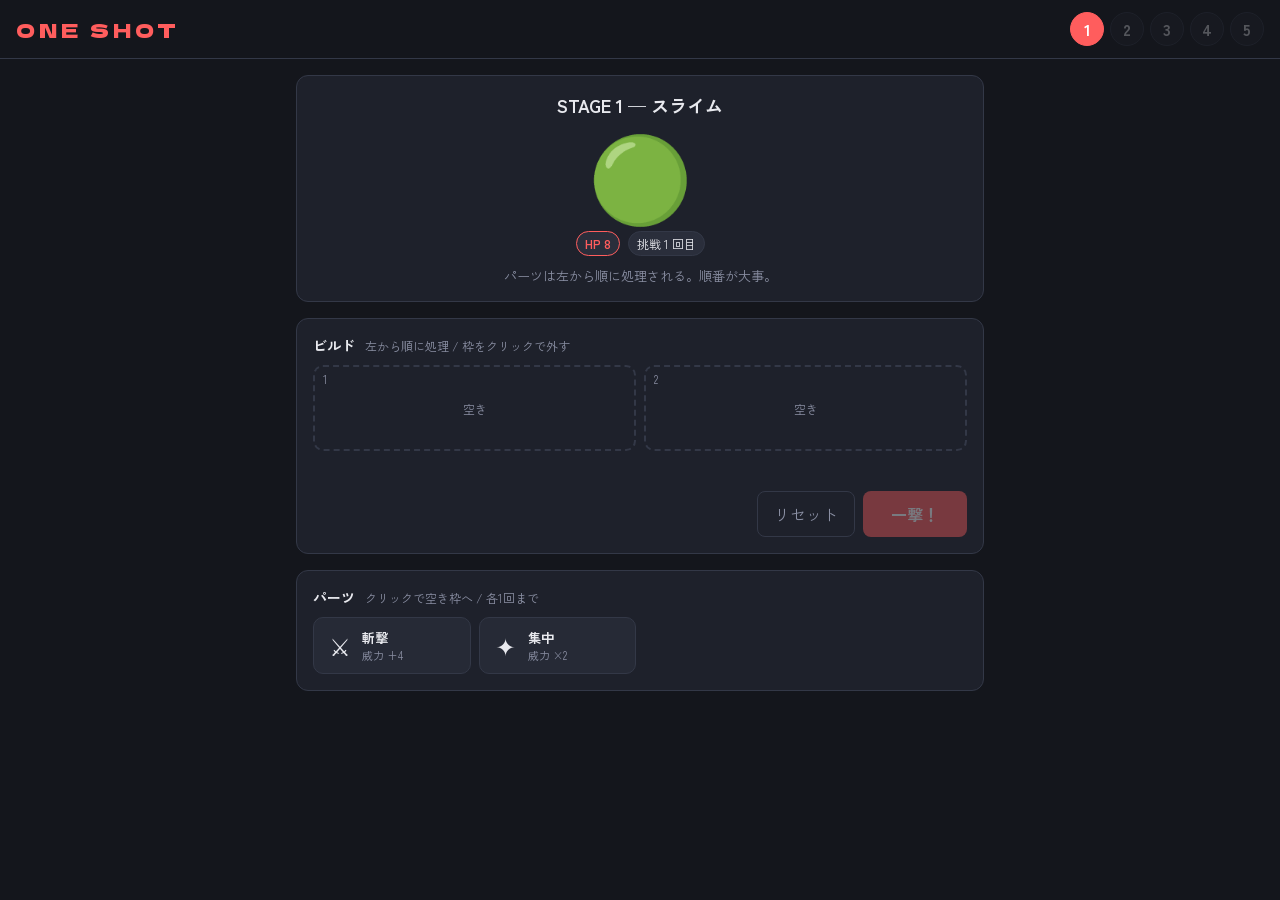
==== index.html @ 92cb1b5d "Add ONE SHOT prototype: build-then-one-hit puzzle with 5 stages Co-Authored-By: Claude Opus 5.5 <nor" ====
<!doctype html>
<html lang="ja">
<head>
<meta charset="utf-8">
<meta name="viewport" content="width=device-width, initial-scale=1">
<title>ONE SHOT</title>
<link rel="stylesheet" href="https://fonts.googleapis.com/css2?family=Dela+Gothic+One&family=Zen+Kaku+Gothic+New:wght@400;700&display=swap">
<link rel="stylesheet" href="src/style.css">
</head>
<body>
<header>
  <h1>ONE SHOT</h1>
  <nav id="stage-nav"></nav>
</header>

<main>
  <section id="enemy-area">
    <div id="enemy-name"></div>
    <div id="enemy-sprite"></div>
    <div id="enemy-stats"></div>
    <div id="hint"></div>
    <div id="damage-pop"></div>
  </section>

  <section id="build-area">
    <h2>ビルド <span class="sub">左から順に処理 / 枠をクリックで外す</span></h2>
    <div id="slots"></div>
    <div id="log"></div>
    <div class="actions">
      <button id="reset-btn" class="ghost">リセット</button>
      <button id="attack-btn">一撃！</button>
    </div>
  </section>

  <section id="parts-area">
    <h2>パーツ <span class="sub">クリックで空き枠へ / 各1回まで</span></h2>
    <div id="parts"></div>
  </section>
</main>

<div id="modal" hidden>
  <div class="modal-box">
    <div id="modal-title"></div>
    <div id="modal-body"></div>
    <button id="modal-btn"></button>
  </div>
</div>

<script src="src/logic.js"></script>
<script src="src/main.js"></script>
</body>
</html>
---- src/style.css ----
/* レイアウト：中央一列（敵 → ビルド → パーツ）の縦積み。数字と見出しは太い和文ディスプレイ書体 */
:root {
  color-scheme: dark;
  --display: "Dela Gothic One", "Hiragino Sans", sans-serif;
  --body: "Zen Kaku Gothic New", "Hiragino Sans", "Noto Sans JP", system-ui, sans-serif;
  --bg: #14161c;
  --panel: #1e212b;
  --line: #333847;
  --text: #e8e9ee;
  --muted: #8a8fa3;
  --accent: #ff5d5d;
  --gold: #ffcc4d;
  --ok: #5de39a;
}
* { box-sizing: border-box; }
body {
  margin: 0; background: var(--bg); color: var(--text);
  font-family: var(--body);
}
header {
  display: flex; align-items: center; justify-content: space-between; flex-wrap: wrap; gap: 8px;
  padding-block: 12px; padding-left: max(16px, env(safe-area-inset-left, 0px)); padding-right: max(16px, env(safe-area-inset-right, 0px)); border-bottom: 1px solid var(--line);
}
h1 { font-family: var(--display); font-weight: 400; margin: 0; font-size: 20px; letter-spacing: .2em; color: var(--accent); }
h2 { font-size: 14px; margin: 0 0 10px; }
.sub { color: var(--muted); font-weight: normal; font-size: 12px; margin-left: 6px; }
#stage-nav { display: flex; gap: 6px; }
#stage-nav button {
  width: 34px; height: 34px; border-radius: 50%; border: 1px solid var(--line);
  background: var(--panel); color: var(--text); cursor: pointer; font-weight: bold;
}
#stage-nav button.cleared { border-color: var(--ok); color: var(--ok); }
#stage-nav button.current { background: var(--accent); color: #fff; border-color: var(--accent); }
#stage-nav button:disabled { opacity: .3; cursor: default; }

main { max-width: 720px; margin: 0 auto; padding-block: 16px; padding-left: max(16px, env(safe-area-inset-left, 0px)); padding-right: max(16px, env(safe-area-inset-right, 0px)); display: grid; gap: 16px; }
section { background: var(--panel); border: 1px solid var(--line); border-radius: 12px; padding: 16px; }

#enemy-area { position: relative; text-align: center; overflow: hidden; }
#enemy-name { font-size: 18px; font-weight: bold; }
#enemy-sprite { font-size: 84px; line-height: 1.3; transition: transform .2s, opacity .4s, filter .4s; }
#enemy-sprite.shake { animation: shake .4s; }
#enemy-sprite.dead { transform: scale(1.4) rotate(12deg); opacity: 0; filter: blur(4px); }
#enemy-sprite.reflect { animation: reflect .6s; }
@keyframes shake {
  0%,100% { transform: translateX(0); } 20% { transform: translateX(-10px); }
  40% { transform: translateX(10px); } 60% { transform: translateX(-6px); } 80% { transform: translateX(6px); }
}
@keyframes reflect { 50% { filter: drop-shadow(0 0 24px #9cf) brightness(1.8); transform: scale(1.1); } }
#enemy-stats { display: flex; justify-content: center; gap: 8px; flex-wrap: wrap; margin-top: 4px; }
.tag { font-size: 12px; padding: 3px 8px; border-radius: 99px; background: #2a2e3b; border: 1px solid var(--line); }
.tag.hp { color: var(--accent); border-color: var(--accent); font-weight: bold; }
.tag.special { color: var(--gold); border-color: var(--gold); }
#hint { margin-top: 10px; font-size: 13px; color: var(--muted); }
#damage-pop {
  position: absolute; left: 0; right: 0; top: 30%; font-family: var(--display); font-size: 52px; font-weight: 400;
  pointer-events: none; opacity: 0; text-shadow: 0 4px 0 #000;
}
#damage-pop.show { animation: pop 1.2s forwards; }
#damage-pop.crit { color: var(--gold); }
@keyframes pop {
  0% { opacity: 0; transform: scale(.4); } 20% { opacity: 1; transform: scale(1.25); }
  40% { transform: scale(1); } 85% { opacity: 1; } 100% { opacity: 0; transform: translateY(-20px); }
}

#slots { display: flex; gap: 8px; flex-wrap: wrap; }
.slot {
  flex: 1 1 0; min-width: 90px; min-height: 86px; border: 2px dashed var(--line); border-radius: 10px;
  display: flex; flex-direction: column; align-items: center; justify-content: center; gap: 2px;
  cursor: pointer; position: relative; transition: border-color .15s, background .15s;
}
.slot .idx { position: absolute; top: 4px; left: 8px; font-size: 11px; color: var(--muted); }
.slot.filled { border-style: solid; border-color: #4a5068; background: #262a36; }
.slot.active { border-color: var(--gold); background: #3a3420; }
.slot .val { font-size: 12px; color: var(--gold); min-height: 1em; }
.part-icon { font-size: 24px; }
.part-name { font-size: 13px; font-weight: bold; }

#log { min-height: 1.4em; margin: 10px 0 0; font-size: 13px; color: var(--muted); line-height: 1.7; }
#log b { color: var(--text); }
#log .win { color: var(--ok); } #log .lose { color: var(--accent); }

.actions { display: flex; justify-content: flex-end; gap: 8px; margin-top: 12px; }
button { font: inherit; }
button:focus-visible, .slot:focus-visible { outline: 2px solid var(--gold); outline-offset: 2px; }
@media (prefers-reduced-motion: reduce) { *, *::before, *::after { animation-duration: .01ms !important; transition: none !important; } }
#attack-btn, #modal-btn {
  background: var(--accent); color: #fff; border: 0; border-radius: 8px; padding: 10px 28px;
  font-weight: bold; font-size: 16px; cursor: pointer;
}
#attack-btn:disabled { opacity: .4; cursor: default; }
.ghost { background: transparent; color: var(--muted); border: 1px solid var(--line); border-radius: 8px; padding: 10px 16px; cursor: pointer; }

#parts { display: grid; grid-template-columns: repeat(auto-fill, minmax(140px, 1fr)); gap: 8px; }
.part {
  text-align: left; display: grid; grid-template-columns: 32px 1fr; align-items: center; gap: 0 6px;
  padding: 10px; border-radius: 10px; border: 1px solid var(--line); background: #262a36; color: var(--text); cursor: pointer;
}
.part .part-icon { grid-row: span 2; text-align: center; }
.part .part-desc { font-size: 11px; color: var(--muted); }
.part:hover:not(:disabled) { border-color: var(--gold); }
.part:disabled { opacity: .3; cursor: default; }
.part.new { border-color: var(--ok); }

#modal { position: fixed; inset: 0; background: #000a; display: flex; align-items: center; justify-content: center; padding: 16px; }
#modal[hidden] { display: none; }
.modal-box { background: var(--panel); border: 1px solid var(--line); border-radius: 14px; padding: 24px; max-width: 360px; width: 100%; text-align: center; }
#modal-title { font-family: var(--display); font-size: 22px; font-weight: 400; margin-bottom: 10px; }
#modal-body { color: var(--muted); font-size: 14px; margin-bottom: 18px; line-height: 1.7; }
#modal-body .unlock { display: inline-block; margin-top: 8px; padding: 8px 14px; border: 1px solid var(--ok); border-radius: 10px; color: var(--text); }
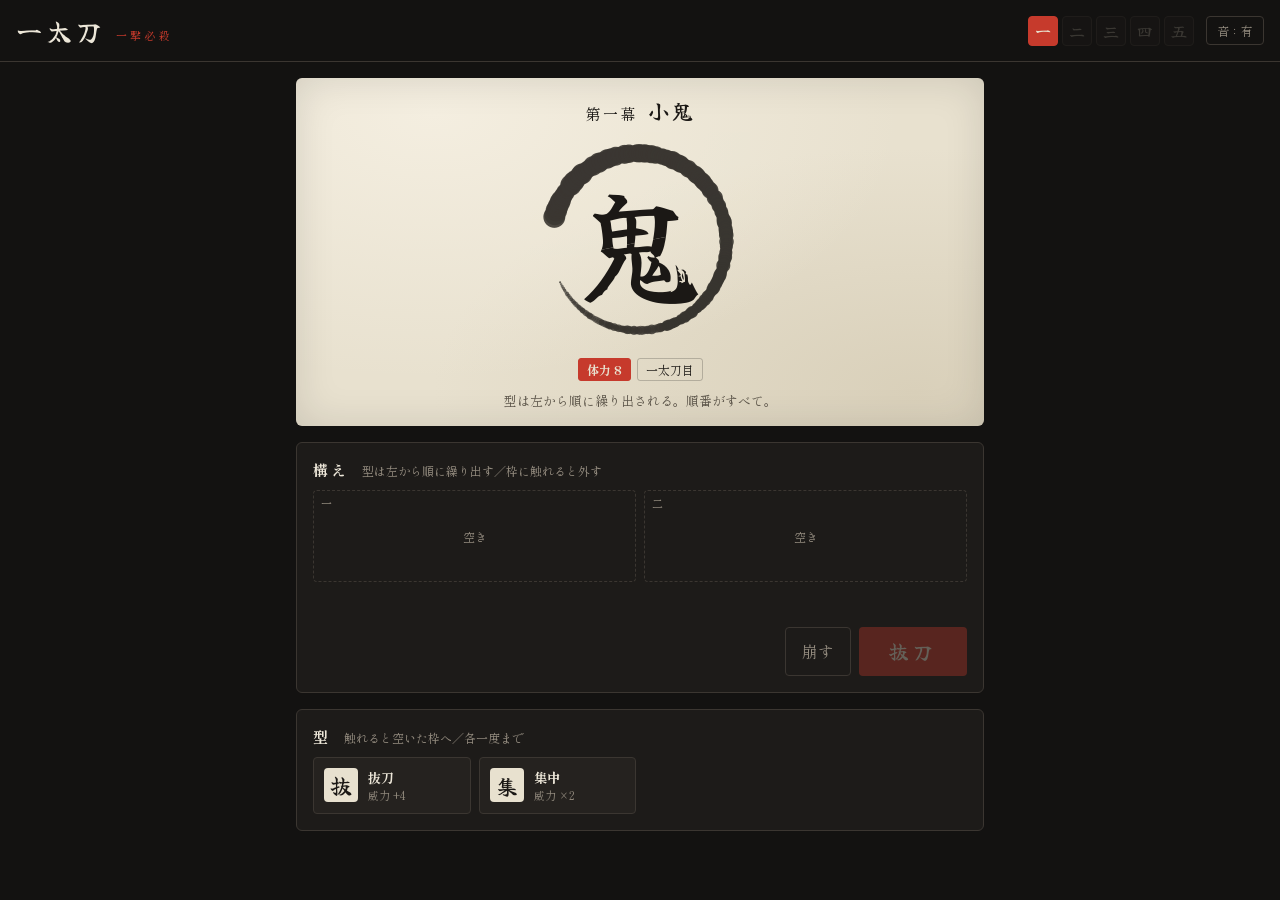
==== commit 916d52ec: "Restyle as iaijutsu theme with cut-in, blackout slash and synthesized sound Co-Authored-By: Claude O" ====
--- a/index.html
+++ b/index.html
@@ -3,50 +3,66 @@
 <head>
 <meta charset="utf-8">
 <meta name="viewport" content="width=device-width, initial-scale=1">
-<title>ONE SHOT</title>
-<link rel="stylesheet" href="https://fonts.googleapis.com/css2?family=Dela+Gothic+One&family=Zen+Kaku+Gothic+New:wght@400;700&display=swap">
+<title>一太刀</title>
+<link rel="stylesheet" href="https://fonts.googleapis.com/css2?family=Yuji+Syuku&family=Shippori+Mincho:wght@400;700&display=swap">
 <link rel="stylesheet" href="src/style.css">
 </head>
 <body>
 <header>
-  <h1>ONE SHOT</h1>
-  <nav id="stage-nav"></nav>
+  <h1>一太刀</h1>
+  <nav id="stage-nav" aria-label="ステージ"></nav>
+  <button id="mute-btn" class="ghost small" type="button"></button>
 </header>
 
 <main>
   <section id="enemy-area">
     <div id="enemy-name"></div>
-    <div id="enemy-sprite"></div>
+    <div id="enemy-stage">
+      <canvas id="enso" width="440" height="440" aria-hidden="true"></canvas>
+      <div id="enemy-sprite"><span class="half a"></span><span class="half b"></span></div>
+      <div id="enemy-cut" aria-hidden="true"></div>
+      <div id="damage-pop" aria-live="polite"></div>
+      <div id="stamp"></div>
+    </div>
     <div id="enemy-stats"></div>
     <div id="hint"></div>
-    <div id="damage-pop"></div>
   </section>
 
   <section id="build-area">
-    <h2>ビルド <span class="sub">左から順に処理 / 枠をクリックで外す</span></h2>
+    <h2>構え <span class="sub">型は左から順に繰り出す／枠に触れると外す</span></h2>
     <div id="slots"></div>
     <div id="log"></div>
     <div class="actions">
-      <button id="reset-btn" class="ghost">リセット</button>
-      <button id="attack-btn">一撃！</button>
+      <button id="reset-btn" class="ghost" type="button">崩す</button>
+      <button id="attack-btn" type="button">抜刀</button>
     </div>
   </section>
 
   <section id="parts-area">
-    <h2>パーツ <span class="sub">クリックで空き枠へ / 各1回まで</span></h2>
+    <h2>型 <span class="sub">触れると空いた枠へ／各一度まで</span></h2>
     <div id="parts"></div>
   </section>
 </main>
+
+<div id="cutin" hidden>
+  <div class="band">
+    <div class="speed"></div>
+    <div class="cutin-text">一閃</div>
+    <div class="cutin-sub"></div>
+  </div>
+</div>
+<div id="blackout" hidden><div class="slash-line"></div></div>
 
 <div id="modal" hidden>
   <div class="modal-box">
     <div id="modal-title"></div>
     <div id="modal-body"></div>
-    <button id="modal-btn"></button>
+    <button id="modal-btn" type="button"></button>
   </div>
 </div>
 
 <script src="src/logic.js"></script>
+<script src="src/sound.js"></script>
 <script src="src/main.js"></script>
 </body>
 </html>
--- a/src/style.css
+++ b/src/style.css
@@ -1,110 +1,193 @@
-/* レイアウト：中央一列（敵 → ビルド → パーツ）の縦積み。数字と見出しは太い和文ディスプレイ書体 */
+/* レイアウト：中央一列（和紙の敵 → 構え → 型）。墨の地に朱を一点、敵と数字は筆文字 */
 :root {
   color-scheme: dark;
-  --display: "Dela Gothic One", "Hiragino Sans", sans-serif;
-  --body: "Zen Kaku Gothic New", "Hiragino Sans", "Noto Sans JP", system-ui, sans-serif;
-  --bg: #14161c;
-  --panel: #1e212b;
-  --line: #333847;
-  --text: #e8e9ee;
-  --muted: #8a8fa3;
-  --accent: #ff5d5d;
-  --gold: #ffcc4d;
-  --ok: #5de39a;
+  --sumi: #131211;
+  --lacquer: #1d1b19;
+  --line: #3b3631;
+  --washi: #e8e1cf;
+  --ink: #1b1815;
+  --text: #ece6d8;
+  --muted: #958d80;
+  --shu: #c63a2c;
+  --kin: #c8a252;
+  --brush: "Yuji Syuku", "Hiragino Mincho ProN", "Yu Mincho", serif;
+  --body: "Shippori Mincho", "Hiragino Mincho ProN", "Yu Mincho", serif;
 }
 * { box-sizing: border-box; }
-body {
-  margin: 0; background: var(--bg); color: var(--text);
-  font-family: var(--body);
+[hidden] { display: none !important; }
+body { margin: 0; background: var(--sumi); color: var(--text); font-family: var(--body); }
+button { font: inherit; }
+button:focus-visible, .slot:focus-visible { outline: 2px solid var(--kin); outline-offset: 2px; }
+
+header {
+  display: flex; align-items: center; gap: 12px; flex-wrap: wrap;
+  padding-block: 12px; padding-left: max(16px, env(safe-area-inset-left, 0px)); padding-right: max(16px, env(safe-area-inset-right, 0px));
+  border-bottom: 1px solid var(--line);
 }
-header {
-  display: flex; align-items: center; justify-content: space-between; flex-wrap: wrap; gap: 8px;
-  padding-block: 12px; padding-left: max(16px, env(safe-area-inset-left, 0px)); padding-right: max(16px, env(safe-area-inset-right, 0px)); border-bottom: 1px solid var(--line);
+h1 { font-family: var(--brush); font-weight: 400; font-size: 26px; margin: 0; letter-spacing: .15em; color: var(--text); }
+h1::after { content: "一撃必殺"; font-family: var(--body); font-size: 11px; letter-spacing: .3em; color: var(--shu); margin-left: 10px; vertical-align: middle; }
+@media (max-width: 480px) { h1::after { display: none; } }
+h2 { font-size: 15px; margin: 0 0 10px; letter-spacing: .2em; }
+.sub { color: var(--muted); font-weight: normal; font-size: 12px; margin-left: 6px; letter-spacing: 0; }
+#stage-nav { display: flex; gap: 4px; margin-left: auto; }
+#stage-nav button {
+  width: 30px; height: 30px; border-radius: 4px; border: 1px solid var(--line);
+  background: var(--lacquer); color: var(--muted); cursor: pointer; font-family: var(--brush); font-size: 16px;
 }
-h1 { font-family: var(--display); font-weight: 400; margin: 0; font-size: 20px; letter-spacing: .2em; color: var(--accent); }
-h2 { font-size: 14px; margin: 0 0 10px; }
-.sub { color: var(--muted); font-weight: normal; font-size: 12px; margin-left: 6px; }
-#stage-nav { display: flex; gap: 6px; }
-#stage-nav button {
-  width: 34px; height: 34px; border-radius: 50%; border: 1px solid var(--line);
-  background: var(--panel); color: var(--text); cursor: pointer; font-weight: bold;
-}
-#stage-nav button.cleared { border-color: var(--ok); color: var(--ok); }
-#stage-nav button.current { background: var(--accent); color: #fff; border-color: var(--accent); }
+#stage-nav button.cleared { color: var(--text); border-color: #6b6256; }
+#stage-nav button.current { background: var(--shu); color: var(--washi); border-color: var(--shu); }
 #stage-nav button:disabled { opacity: .3; cursor: default; }
 
-main { max-width: 720px; margin: 0 auto; padding-block: 16px; padding-left: max(16px, env(safe-area-inset-left, 0px)); padding-right: max(16px, env(safe-area-inset-right, 0px)); display: grid; gap: 16px; }
-section { background: var(--panel); border: 1px solid var(--line); border-radius: 12px; padding: 16px; }
+main {
+  max-width: 720px; margin: 0 auto; display: grid; gap: 16px;
+  padding-block: 16px; padding-left: max(16px, env(safe-area-inset-left, 0px)); padding-right: max(16px, env(safe-area-inset-right, 0px));
+}
+section { background: var(--lacquer); border: 1px solid var(--line); border-radius: 6px; padding: 16px; }
 
-#enemy-area { position: relative; text-align: center; overflow: hidden; }
-#enemy-name { font-size: 18px; font-weight: bold; }
-#enemy-sprite { font-size: 84px; line-height: 1.3; transition: transform .2s, opacity .4s, filter .4s; }
-#enemy-sprite.shake { animation: shake .4s; }
-#enemy-sprite.dead { transform: scale(1.4) rotate(12deg); opacity: 0; filter: blur(4px); }
-#enemy-sprite.reflect { animation: reflect .6s; }
+/* 敵：和紙の掛け軸 */
+#enemy-area {
+  text-align: center; overflow: hidden; color: var(--ink); border: 0;
+  background:
+    radial-gradient(ellipse at 20% 10%, #f4eee0 0, transparent 60%),
+    radial-gradient(ellipse at 90% 90%, #d9d0ba 0, transparent 55%),
+    var(--washi);
+  box-shadow: inset 0 0 40px #0000001f;
+}
+#enemy-name { font-size: 15px; letter-spacing: .2em; }
+#enemy-name b { font-family: var(--brush); font-weight: 400; font-size: 22px; letter-spacing: .1em; margin-left: 8px; }
+#enemy-stage { position: relative; width: 220px; max-width: 100%; aspect-ratio: 1; margin: 6px auto; }
+#enso { position: absolute; inset: 0; width: 100%; height: 100%; opacity: .85; transition: opacity .4s; }
+#enemy-sprite { position: absolute; inset: 0; display: grid; place-items: center; }
+.half {
+  grid-area: 1 / 1; font-family: var(--brush); font-size: 128px; line-height: 1; color: var(--ink);
+  transition: transform .7s cubic-bezier(.2,.8,.2,1), opacity .9s ease .5s;
+}
+.half.a { clip-path: polygon(-10% -10%, 110% -10%, 110% 38%, -10% 62%); }
+.half.b { clip-path: polygon(-10% 62%, 110% 38%, 110% 110%, -10% 110%); }
+#enemy-sprite.split .a { transform: translate(-14px, -16px) rotate(-5deg); opacity: 0; }
+#enemy-sprite.split .b { transform: translate(14px, 18px) rotate(4deg); opacity: 0; }
+#enemy-sprite.shake { animation: shake .45s; }
+#enemy-sprite.reflect { animation: reflect .7s; }
 @keyframes shake {
-  0%,100% { transform: translateX(0); } 20% { transform: translateX(-10px); }
-  40% { transform: translateX(10px); } 60% { transform: translateX(-6px); } 80% { transform: translateX(6px); }
+  0%,100% { transform: translateX(0); } 20% { transform: translateX(-9px); }
+  40% { transform: translateX(9px); } 60% { transform: translateX(-5px); } 80% { transform: translateX(5px); }
 }
-@keyframes reflect { 50% { filter: drop-shadow(0 0 24px #9cf) brightness(1.8); transform: scale(1.1); } }
-#enemy-stats { display: flex; justify-content: center; gap: 8px; flex-wrap: wrap; margin-top: 4px; }
-.tag { font-size: 12px; padding: 3px 8px; border-radius: 99px; background: #2a2e3b; border: 1px solid var(--line); }
-.tag.hp { color: var(--accent); border-color: var(--accent); font-weight: bold; }
-.tag.special { color: var(--gold); border-color: var(--gold); }
-#hint { margin-top: 10px; font-size: 13px; color: var(--muted); }
+@keyframes reflect { 30% { transform: scale(1.08); filter: drop-shadow(0 0 14px #fff) brightness(1.6); } }
+#enemy-cut {
+  position: absolute; left: -20%; right: -20%; top: 50%; height: 3px; background: var(--shu);
+  transform: rotate(-13deg) scaleX(0); transform-origin: left center; pointer-events: none;
+}
+#enemy-cut.on { animation: cut .5s forwards; }
+@keyframes cut { 0% { transform: rotate(-13deg) scaleX(0); opacity: 1; } 40% { transform: rotate(-13deg) scaleX(1); opacity: 1; } 100% { transform: rotate(-13deg) scaleX(1); opacity: 0; } }
 #damage-pop {
-  position: absolute; left: 0; right: 0; top: 30%; font-family: var(--display); font-size: 52px; font-weight: 400;
-  pointer-events: none; opacity: 0; text-shadow: 0 4px 0 #000;
+  position: absolute; left: -40%; right: -40%; top: 22%; font-family: var(--brush); font-size: 54px; line-height: 1.1;
+  color: var(--ink); pointer-events: none; opacity: 0; text-shadow: 0 0 12px var(--washi), 0 0 4px var(--washi);
 }
-#damage-pop.show { animation: pop 1.2s forwards; }
-#damage-pop.crit { color: var(--gold); }
+#damage-pop small { display: block; font-family: var(--body); font-size: 13px; letter-spacing: .3em; }
+#damage-pop.crit { color: var(--shu); }
+#damage-pop.show { animation: pop 1.6s forwards; }
 @keyframes pop {
-  0% { opacity: 0; transform: scale(.4); } 20% { opacity: 1; transform: scale(1.25); }
-  40% { transform: scale(1); } 85% { opacity: 1; } 100% { opacity: 0; transform: translateY(-20px); }
+  0% { opacity: 0; transform: scale(1.6); filter: blur(6px); } 15% { opacity: 1; transform: scale(1); filter: blur(0); }
+  80% { opacity: 1; } 100% { opacity: 0; transform: translateY(-10px); }
 }
+#stamp {
+  position: absolute; right: -6px; bottom: 6px; padding: 4px 8px; border: 3px solid var(--shu); border-radius: 4px;
+  color: var(--shu); font-family: var(--brush); font-size: 26px; line-height: 1.1; writing-mode: vertical-rl;
+  opacity: 0; transform: rotate(8deg) scale(1.8); pointer-events: none; background: #e8e1cfcc;
+}
+#stamp.on { animation: stamp .35s .15s forwards; }
+@keyframes stamp { to { opacity: .92; transform: rotate(8deg) scale(1); } }
 
+#enemy-stats { display: flex; justify-content: center; gap: 6px; flex-wrap: wrap; margin-top: 4px; }
+.tag { font-size: 12px; padding: 2px 8px; border: 1px solid #00000033; border-radius: 3px; }
+.tag.hp { background: var(--shu); color: var(--washi); border-color: var(--shu); font-weight: bold; }
+.tag.special { border-color: var(--shu); color: var(--shu); }
+#hint { margin-top: 10px; font-size: 13px; color: #5a5348; }
+
+/* 構え */
 #slots { display: flex; gap: 8px; flex-wrap: wrap; }
 .slot {
-  flex: 1 1 0; min-width: 90px; min-height: 86px; border: 2px dashed var(--line); border-radius: 10px;
-  display: flex; flex-direction: column; align-items: center; justify-content: center; gap: 2px;
-  cursor: pointer; position: relative; transition: border-color .15s, background .15s;
+  flex: 1 1 0; min-width: 84px; min-height: 92px; border: 1px dashed var(--line); border-radius: 4px;
+  display: flex; flex-direction: column; align-items: center; justify-content: center; gap: 4px;
+  cursor: pointer; position: relative; transition: border-color .15s, background .15s, transform .15s;
 }
-.slot .idx { position: absolute; top: 4px; left: 8px; font-size: 11px; color: var(--muted); }
-.slot.filled { border-style: solid; border-color: #4a5068; background: #262a36; }
-.slot.active { border-color: var(--gold); background: #3a3420; }
-.slot .val { font-size: 12px; color: var(--gold); min-height: 1em; }
-.part-icon { font-size: 24px; }
+.slot .idx { position: absolute; top: 4px; left: 7px; font-size: 11px; color: var(--muted); }
+.slot.filled { border-style: solid; border-color: #4d463e; background: #25221f; }
+.slot.active { border-color: var(--shu); background: #34201b; transform: translateY(-3px); }
+.slot .val { font-size: 12px; color: var(--kin); min-height: 1.2em; }
+.slot .empty { color: var(--muted); font-size: 12px; }
+.seal {
+  display: inline-grid; place-items: center; width: 34px; height: 34px; border-radius: 4px;
+  background: var(--washi); color: var(--ink); font-family: var(--brush); font-size: 22px; line-height: 1;
+}
 .part-name { font-size: 13px; font-weight: bold; }
 
-#log { min-height: 1.4em; margin: 10px 0 0; font-size: 13px; color: var(--muted); line-height: 1.7; }
-#log b { color: var(--text); }
-#log .win { color: var(--ok); } #log .lose { color: var(--accent); }
+#log { min-height: 1.6em; margin-top: 12px; font-size: 13px; color: var(--muted); line-height: 1.8; }
+#log b { color: var(--text); font-variant-numeric: tabular-nums; }
+#log .win { color: var(--kin); } #log .lose { color: var(--shu); }
 
 .actions { display: flex; justify-content: flex-end; gap: 8px; margin-top: 12px; }
-button { font: inherit; }
-button:focus-visible, .slot:focus-visible { outline: 2px solid var(--gold); outline-offset: 2px; }
-@media (prefers-reduced-motion: reduce) { *, *::before, *::after { animation-duration: .01ms !important; transition: none !important; } }
 #attack-btn, #modal-btn {
-  background: var(--accent); color: #fff; border: 0; border-radius: 8px; padding: 10px 28px;
-  font-weight: bold; font-size: 16px; cursor: pointer;
+  background: var(--shu); color: var(--washi); border: 0; border-radius: 4px; padding: 10px 30px;
+  font-family: var(--brush); font-size: 20px; letter-spacing: .2em; cursor: pointer;
 }
-#attack-btn:disabled { opacity: .4; cursor: default; }
-.ghost { background: transparent; color: var(--muted); border: 1px solid var(--line); border-radius: 8px; padding: 10px 16px; cursor: pointer; }
+#attack-btn:disabled { opacity: .35; cursor: default; }
+.ghost { background: transparent; color: var(--muted); border: 1px solid var(--line); border-radius: 4px; padding: 10px 16px; cursor: pointer; }
+.ghost.small { padding: 5px 10px; font-size: 12px; }
+.ghost:disabled { opacity: .4; cursor: default; }
 
-#parts { display: grid; grid-template-columns: repeat(auto-fill, minmax(140px, 1fr)); gap: 8px; }
+/* 型 */
+#parts { display: grid; grid-template-columns: repeat(auto-fill, minmax(150px, 1fr)); gap: 8px; }
 .part {
-  text-align: left; display: grid; grid-template-columns: 32px 1fr; align-items: center; gap: 0 6px;
-  padding: 10px; border-radius: 10px; border: 1px solid var(--line); background: #262a36; color: var(--text); cursor: pointer;
+  text-align: left; display: grid; grid-template-columns: 34px 1fr; align-items: center; gap: 0 10px;
+  padding: 10px; border-radius: 4px; border: 1px solid var(--line); background: #25221f; color: var(--text); cursor: pointer;
 }
-.part .part-icon { grid-row: span 2; text-align: center; }
+.part .seal { grid-row: span 2; }
 .part .part-desc { font-size: 11px; color: var(--muted); }
-.part:hover:not(:disabled) { border-color: var(--gold); }
+.part:hover:not(:disabled) { border-color: var(--kin); }
 .part:disabled { opacity: .3; cursor: default; }
-.part.new { border-color: var(--ok); }
+.part.new { border-color: var(--kin); }
+.part .new-mark { color: var(--kin); font-size: 11px; margin-left: 4px; font-weight: normal; }
 
-#modal { position: fixed; inset: 0; background: #000a; display: flex; align-items: center; justify-content: center; padding: 16px; }
-#modal[hidden] { display: none; }
-.modal-box { background: var(--panel); border: 1px solid var(--line); border-radius: 14px; padding: 24px; max-width: 360px; width: 100%; text-align: center; }
-#modal-title { font-family: var(--display); font-size: 22px; font-weight: 400; margin-bottom: 10px; }
-#modal-body { color: var(--muted); font-size: 14px; margin-bottom: 18px; line-height: 1.7; }
-#modal-body .unlock { display: inline-block; margin-top: 8px; padding: 8px 14px; border: 1px solid var(--ok); border-radius: 10px; color: var(--text); }
+/* カットイン */
+#cutin { position: fixed; inset: 0; z-index: 20; display: grid; place-items: center; pointer-events: none; background: #0007; }
+#cutin .band {
+  position: relative; width: 140%; height: 150px; background: var(--ink); overflow: hidden;
+  transform: rotate(-8deg); border-top: 4px solid var(--shu); border-bottom: 4px solid var(--shu);
+  display: grid; place-content: center; text-align: center;
+}
+#cutin.on .band { animation: band .9s cubic-bezier(.2,.8,.2,1) forwards; }
+@keyframes band { 0% { transform: rotate(-8deg) translateX(100%); } 22% { transform: rotate(-8deg) translateX(0); } 80% { transform: rotate(-8deg) translateX(-3%); } 100% { transform: rotate(-8deg) translateX(-110%); } }
+#cutin .speed {
+  position: absolute; inset: 0;
+  background: repeating-linear-gradient(90deg, transparent 0 40px, #ffffff10 40px 42px, transparent 42px 90px, #ffffff08 90px 91px);
+  animation: speed .3s linear infinite;
+}
+@keyframes speed { to { background-position: -91px 0; } }
+.cutin-text { position: relative; font-family: var(--brush); font-size: 92px; line-height: 1; color: var(--washi); letter-spacing: .25em; text-shadow: 6px 6px 0 var(--shu); }
+.cutin-sub { position: relative; font-size: 13px; letter-spacing: .4em; color: var(--kin); margin-top: 6px; }
+
+/* 暗転と一閃 */
+#blackout { position: fixed; inset: 0; z-index: 30; background: #000; display: grid; place-items: center; overflow: hidden; pointer-events: none; transition: opacity .25s; }
+#blackout.fade { opacity: 0; }
+.slash-line {
+  width: 160%; height: 2px; background: #fff; box-shadow: 0 0 18px 4px #fff, 0 0 60px 10px var(--shu);
+  transform: rotate(-13deg) scaleX(0); transform-origin: left center; opacity: 0;
+}
+#blackout.slash .slash-line { animation: slash .45s cubic-bezier(.9,0,.1,1) forwards; }
+@keyframes slash { 0% { transform: rotate(-13deg) scaleX(0); opacity: 1; } 35% { transform: rotate(-13deg) scaleX(1); opacity: 1; } 100% { transform: rotate(-13deg) scaleX(1); opacity: 0; } }
+#blackout.slash { animation: flash .45s; }
+@keyframes flash { 30% { background: #2a0d09; } }
+
+/* 結果 */
+#modal { position: fixed; inset: 0; z-index: 40; background: #000b; display: flex; align-items: center; justify-content: center; padding: 16px; }
+.modal-box { background: var(--washi); color: var(--ink); border-radius: 4px; padding: 28px 24px; max-width: 360px; width: 100%; text-align: center; border-top: 6px solid var(--ink); border-bottom: 6px solid var(--ink); }
+#modal-title { font-family: var(--brush); font-size: 34px; letter-spacing: .2em; margin-bottom: 6px; }
+#modal-body { color: #4d473e; font-size: 14px; margin-bottom: 18px; line-height: 1.8; }
+#modal-body .rank { font-family: var(--brush); font-size: 22px; color: var(--shu); }
+#modal-body .unlock { display: grid; grid-template-columns: 34px 1fr; gap: 0 10px; align-items: center; text-align: left; margin: 12px auto 0; padding: 10px 14px; border: 1px solid #00000033; border-radius: 4px; max-width: 240px; }
+#modal-body .unlock .seal { grid-row: span 2; background: var(--ink); color: var(--washi); }
+
+@media (prefers-reduced-motion: reduce) {
+  *, *::before, *::after { animation-duration: .01ms !important; animation-iteration-count: 1 !important; transition: none !important; }
+}
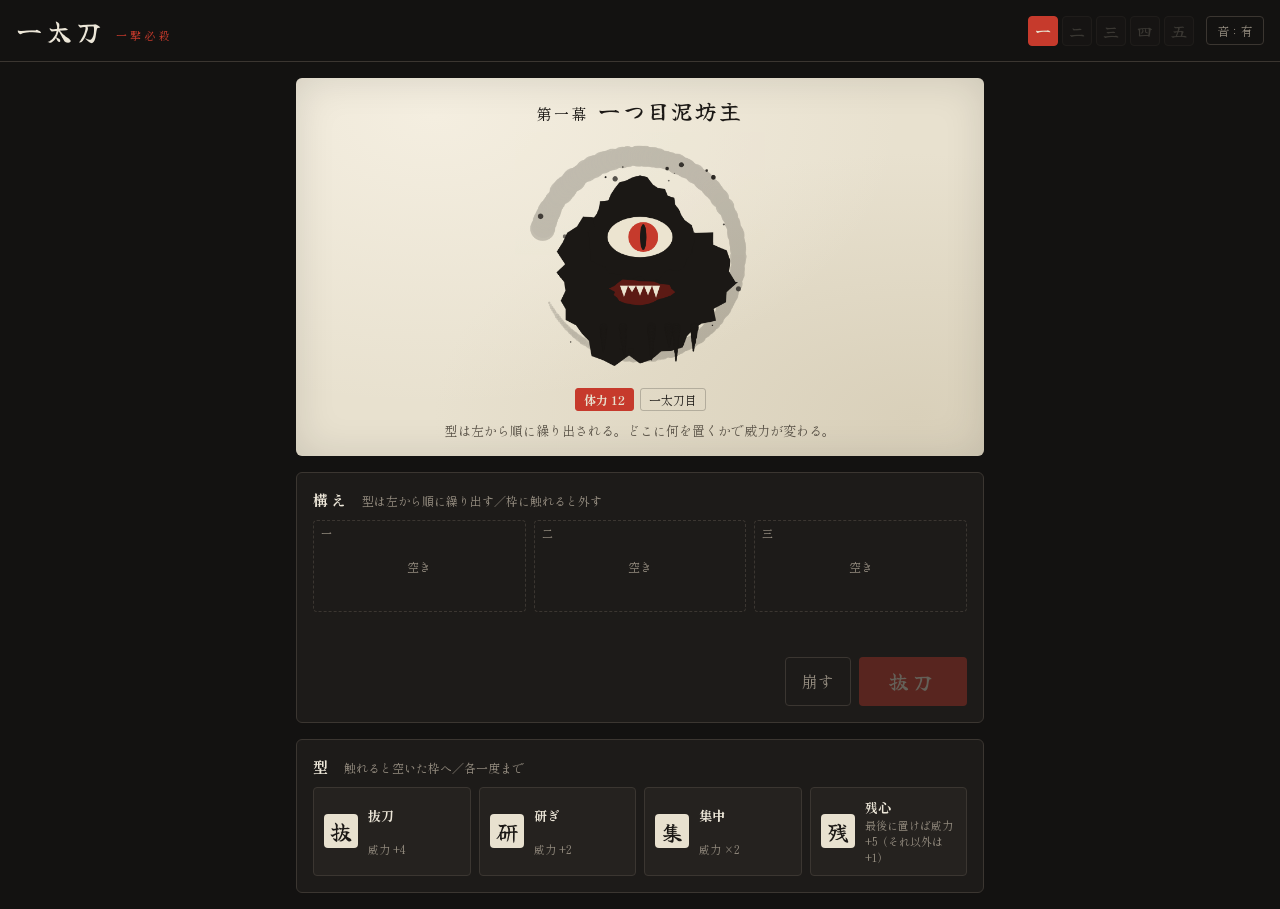
==== commit e93ab6ff: "Add more starting choices, success-only cinematic, ink yokai monsters Co-Authored-By: Claude Opus 5." ====
--- a/index.html
+++ b/index.html
@@ -63,6 +63,7 @@
 
 <script src="src/logic.js"></script>
 <script src="src/sound.js"></script>
+<script src="src/monster.js"></script>
 <script src="src/main.js"></script>
 </body>
 </html>
--- a/src/style.css
+++ b/src/style.css
@@ -55,15 +55,18 @@
 }
 #enemy-name { font-size: 15px; letter-spacing: .2em; }
 #enemy-name b { font-family: var(--brush); font-weight: 400; font-size: 22px; letter-spacing: .1em; margin-left: 8px; }
-#enemy-stage { position: relative; width: 220px; max-width: 100%; aspect-ratio: 1; margin: 6px auto; }
-#enso { position: absolute; inset: 0; width: 100%; height: 100%; opacity: .85; transition: opacity .4s; }
+#enemy-stage { position: relative; width: 250px; max-width: 100%; aspect-ratio: 1; margin: 6px auto; }
+#enso { position: absolute; inset: 0; width: 100%; height: 100%; opacity: .22; transition: opacity .4s; }
 #enemy-sprite { position: absolute; inset: 0; display: grid; place-items: center; }
 .half {
-  grid-area: 1 / 1; font-family: var(--brush); font-size: 128px; line-height: 1; color: var(--ink);
+  grid-area: 1 / 1; width: 100%; height: 100%; background: center / contain no-repeat;
   transition: transform .7s cubic-bezier(.2,.8,.2,1), opacity .9s ease .5s;
 }
-.half.a { clip-path: polygon(-10% -10%, 110% -10%, 110% 38%, -10% 62%); }
+#enemy-sprite:not(.shake):not(.reflect):not(.split) { animation: breathe 3.2s ease-in-out infinite; }
+@keyframes breathe { 50% { transform: scale(1.025, .975) translateY(2px); } }
+.half.a { clip-path: polygon(-10% -10%, 110% -10%, 110% 40%, -10% 64%); }
 .half.b { clip-path: polygon(-10% 62%, 110% 38%, 110% 110%, -10% 110%); }
+#enemy-sprite.instant .half { transition: none; }
 #enemy-sprite.split .a { transform: translate(-14px, -16px) rotate(-5deg); opacity: 0; }
 #enemy-sprite.split .b { transform: translate(14px, 18px) rotate(4deg); opacity: 0; }
 #enemy-sprite.shake { animation: shake .45s; }
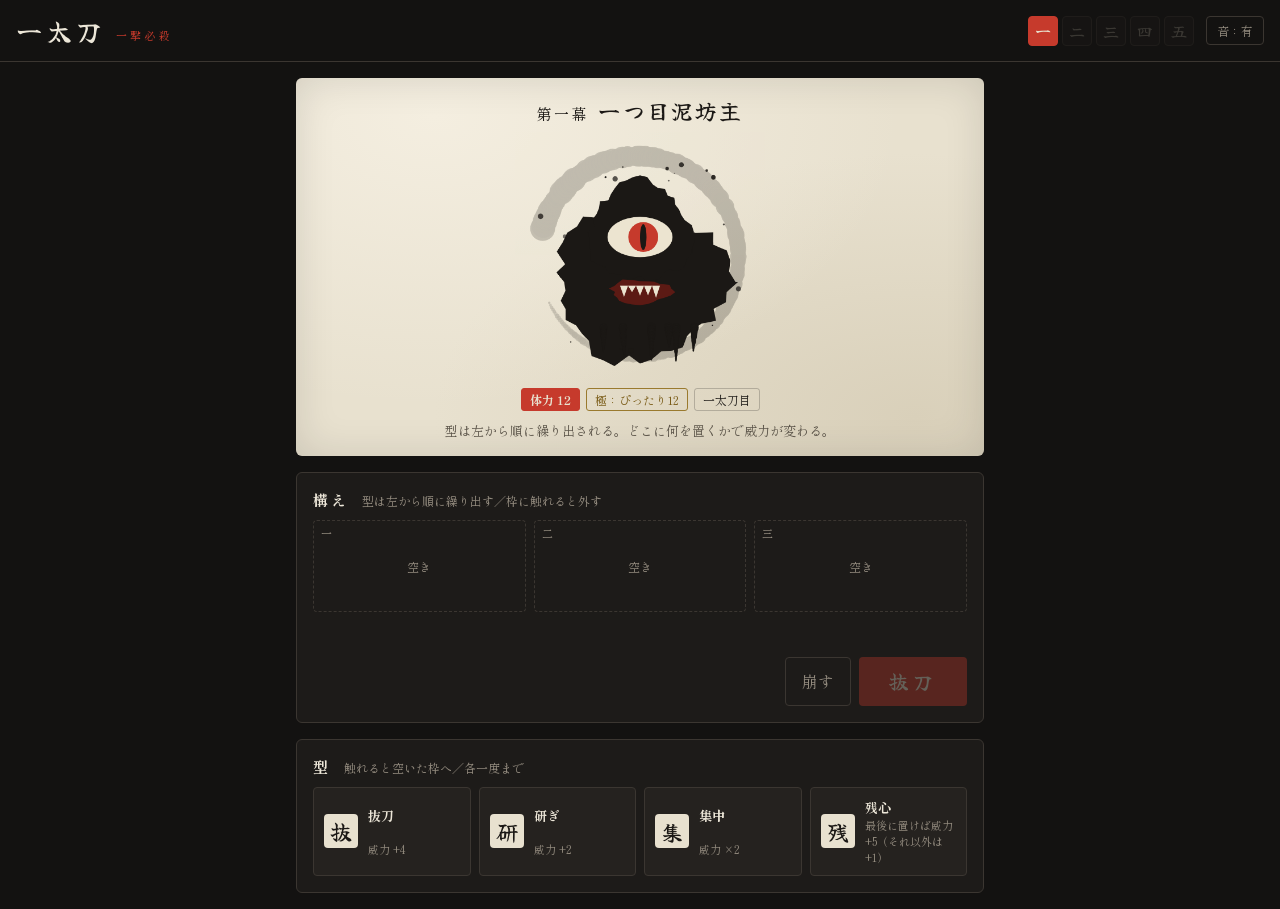
==== commit b4b6907c: "Split success cinematic into normal clear and exact-match perfect Co-Authored-By: Claude Opus 5.5 <n" ====
--- a/index.html
+++ b/index.html
@@ -22,6 +22,7 @@
       <div id="enemy-sprite"><span class="half a"></span><span class="half b"></span></div>
       <div id="enemy-cut" aria-hidden="true"></div>
       <div id="damage-pop" aria-live="polite"></div>
+      <div id="ink-burst" aria-hidden="true"></div>
       <div id="stamp"></div>
     </div>
     <div id="enemy-stats"></div>
@@ -51,7 +52,11 @@
     <div class="cutin-sub"></div>
   </div>
 </div>
-<div id="blackout" hidden><div class="slash-line"></div></div>
+<div id="blackout" hidden>
+  <div class="slash-line"></div>
+  <div class="slash-line l2"></div>
+  <div class="slash-line l3"></div>
+</div>
 
 <div id="modal" hidden>
   <div class="modal-box">
--- a/src/style.css
+++ b/src/style.css
@@ -10,6 +10,7 @@
   --muted: #958d80;
   --shu: #c63a2c;
   --kin: #c8a252;
+  --kin-hi: #f0d78a;
   --brush: "Yuji Syuku", "Hiragino Mincho ProN", "Yu Mincho", serif;
   --body: "Shippori Mincho", "Hiragino Mincho ProN", "Yu Mincho", serif;
 }
@@ -194,3 +195,57 @@
 @media (prefers-reduced-motion: reduce) {
   *, *::before, *::after { animation-duration: .01ms !important; animation-iteration-count: 1 !important; transition: none !important; }
 }
+
+/* ── 極（完全一致）── */
+#stage-nav button.perfect { border-color: var(--kin); color: var(--kin); }
+#stage-nav button.perfect.current { color: var(--washi); box-shadow: 0 0 0 2px var(--kin); }
+.tag.gold { border-color: #9a7a2e; color: #7a5c17; }
+#damage-pop.perfect { color: #8a6418; text-shadow: 0 0 14px var(--washi), 0 0 4px var(--washi), 0 0 24px var(--kin-hi); }
+#stamp.gold { border-color: var(--kin); color: #8a6418; font-size: 40px; padding: 2px 10px; box-shadow: 0 0 18px var(--kin-hi); }
+
+/* 時が止まる */
+main { transition: filter .5s; }
+body.timestop main { filter: grayscale(1) contrast(1.15) brightness(.75); }
+body.timestop #enemy-area { transform: scale(1.03); transition: transform 1.2s ease-out; }
+
+/* 金のカットイン */
+#cutin.perfect { background: #000c; }
+#cutin.perfect .band { background: var(--washi); border-color: var(--kin); height: 190px; border-width: 6px; }
+#cutin.perfect .speed { background: repeating-linear-gradient(90deg, transparent 0 40px, #c8a2522e 40px 43px, transparent 43px 90px); }
+#cutin.perfect .cutin-text { color: var(--shu); font-size: 140px; letter-spacing: 0; text-shadow: 5px 5px 0 var(--ink), 0 0 30px var(--kin-hi); }
+#cutin.perfect .cutin-sub { color: var(--ink); }
+#cutin.perfect.on .band { animation: band-perfect 1.15s cubic-bezier(.2,.8,.2,1) forwards; }
+@keyframes band-perfect {
+  0% { transform: rotate(-8deg) translateX(100%); } 18% { transform: rotate(-8deg) translateX(0); }
+  30% { transform: rotate(-8deg) scale(1.06); } 85% { transform: rotate(-8deg) translateX(-2%); }
+  100% { transform: rotate(-8deg) translateX(-110%); }
+}
+
+/* 金の一筋、そして十字 */
+.slash-line { grid-area: 1 / 1; }
+#blackout { grid-template-areas: "a"; }
+.slash-line.l2, .slash-line.l3 { display: none; transform-origin: center; }
+#blackout.perfect .slash-line { background: var(--kin-hi); box-shadow: 0 0 18px 4px var(--kin-hi), 0 0 70px 14px var(--kin); }
+#blackout.perfect.slash .slash-line:first-child { animation: slash-slow .65s cubic-bezier(.6,0,.2,1) forwards; }
+@keyframes slash-slow { 0% { transform: rotate(-13deg) scaleX(0); opacity: 1; } 100% { transform: rotate(-13deg) scaleX(1); opacity: 1; } }
+#blackout.perfect.cross .l2, #blackout.perfect.cross .l3 { display: block; }
+#blackout.perfect.cross .l2 { animation: slash2 .3s cubic-bezier(.9,0,.1,1) forwards; }
+#blackout.perfect.cross .l3 { animation: slash3 .3s .11s cubic-bezier(.9,0,.1,1) forwards; }
+@keyframes slash2 { 0% { transform: rotate(32deg) scaleX(0); opacity: 1; } 100% { transform: rotate(32deg) scaleX(1); opacity: 1; } }
+@keyframes slash3 { 0% { transform: rotate(-58deg) scaleX(0); opacity: 1; } 100% { transform: rotate(-58deg) scaleX(1); opacity: 1; } }
+#blackout.perfect.cross { animation: whiteout .55s .2s forwards; }
+@keyframes whiteout { 0% { background: #000; } 40% { background: #fff8e6; } 100% { background: #fff8e6; } }
+#blackout.perfect.fade { opacity: 0; transition: opacity .5s; }
+
+/* 墨の飛沫 */
+#ink-burst { position: absolute; left: 50%; top: 50%; pointer-events: none; }
+#ink-burst i {
+  position: absolute; border-radius: 50%; background: var(--ink); left: 0; top: 0;
+  animation: burst .6s cubic-bezier(.1,.8,.3,1) forwards;
+}
+@keyframes burst { 0% { transform: translate(-50%, -50%); opacity: 1; } 100% { transform: translate(calc(var(--x) - 50%), calc(var(--y) - 50%)); opacity: .85; } }
+
+/* 極の巻物 */
+#modal.perfect .modal-box { border-color: var(--kin); box-shadow: 0 0 40px #c8a25266; }
+#modal.perfect #modal-title { color: var(--shu); font-size: 64px; line-height: 1.1; }
+.gold-line { color: #8a6418; font-weight: bold; letter-spacing: .2em; }
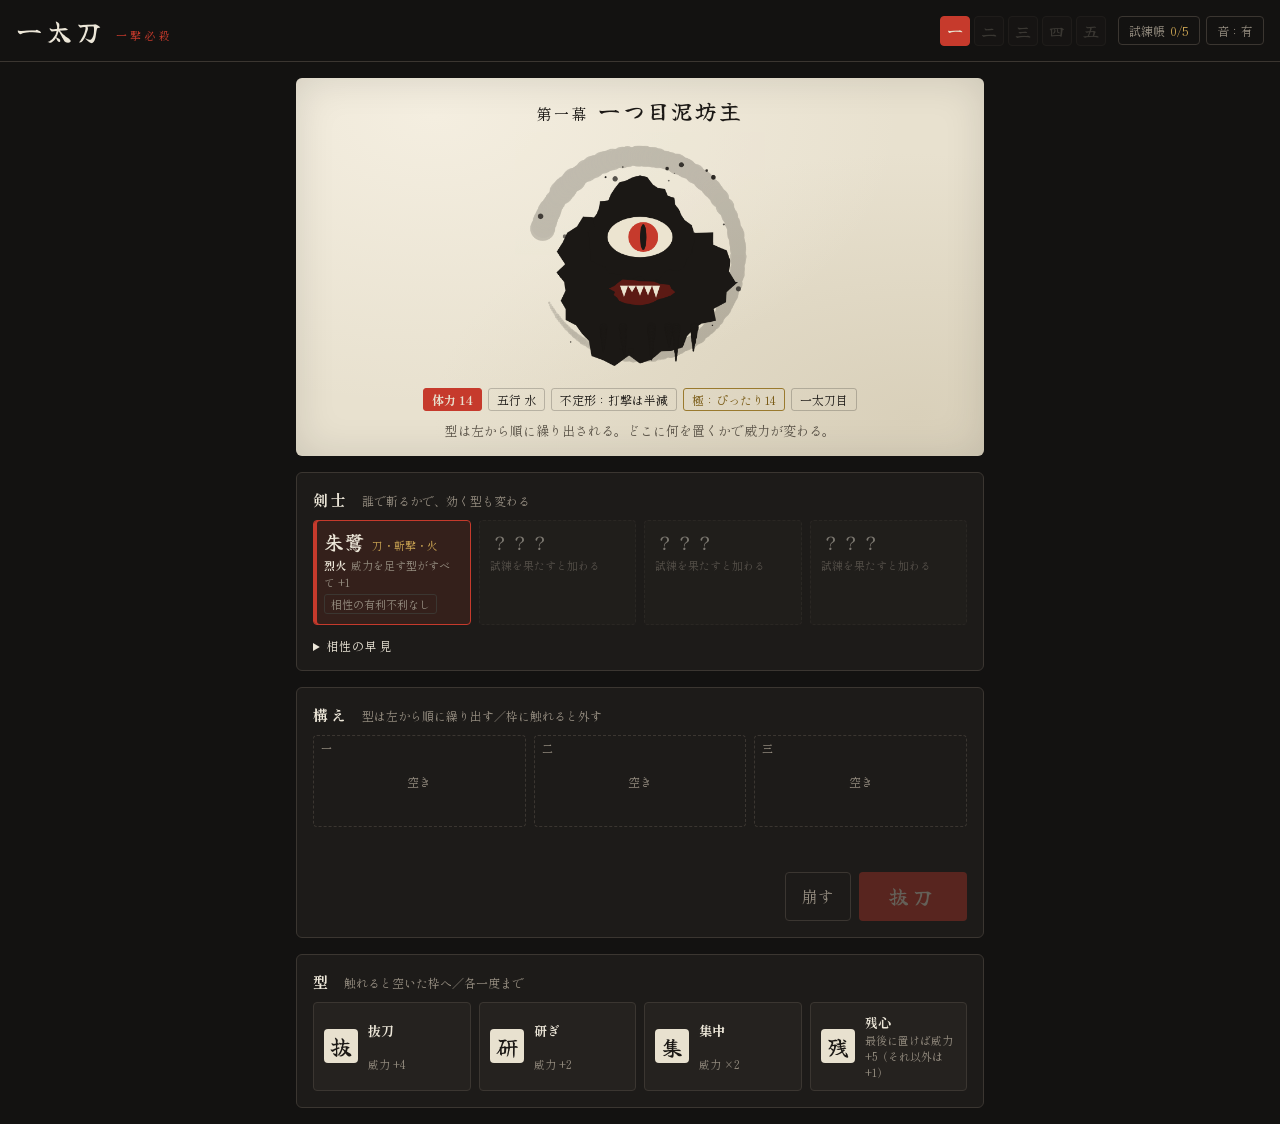
==== commit 30f7025b: "Add physical/five-element attributes, four swordsmen, trials and hidden stage Co-Authored-By: Claude" ====
--- a/index.html
+++ b/index.html
@@ -10,8 +10,11 @@
 <body>
 <header>
   <h1>一太刀</h1>
-  <nav id="stage-nav" aria-label="ステージ"></nav>
-  <button id="mute-btn" class="ghost small" type="button"></button>
+  <nav id="stage-nav" aria-label="幕"></nav>
+  <div class="header-tools">
+    <button id="trials-btn" class="ghost small" type="button"></button>
+    <button id="mute-btn" class="ghost small" type="button"></button>
+  </div>
 </header>
 
 <main>
@@ -27,6 +30,21 @@
     </div>
     <div id="enemy-stats"></div>
     <div id="hint"></div>
+  </section>
+
+  <section id="chars-area">
+    <h2>剣士 <span class="sub">誰で斬るかで、効く型も変わる</span></h2>
+    <div id="chars"></div>
+    <details id="help">
+      <summary>相性の早見</summary>
+      <div class="help-body">
+        <p><b>計算の順</b>　威力 → 物理と体質 → 五行 → 装甲 → 体力と比べる</p>
+        <p><b>五行・相剋（克つ＝会心×3）</b>　水→火→金→木→土→水</p>
+        <p><b>五行・相生（生む＝吸収されて0）</b>　木→火→土→金→水→木</p>
+        <p><b>同じ五行</b>は半減。攻撃の五行は剣士の生まれ持ちで、「炎刃」「岩砕」を置くと変わる（後に置いたものが勝つ）。</p>
+        <p><b>物理</b>は剣士の武器で決まる。斬撃・打撃・刺突・巫術。「峰打ち」で打撃に変えられる。</p>
+      </div>
+    </details>
   </section>
 
   <section id="build-area">
@@ -58,6 +76,15 @@
   <div class="slash-line l3"></div>
 </div>
 
+<div id="trials-modal" class="sheet" hidden>
+  <div class="modal-box">
+    <div class="sheet-title">試練帳</div>
+    <p class="sheet-note">特定の条件で「極」を取ると、新たな剣士や秘伝が手に入る。</p>
+    <ul id="trials-list"></ul>
+    <button id="trials-close" type="button" class="ghost">閉じる</button>
+  </div>
+</div>
+
 <div id="modal" hidden>
   <div class="modal-box">
     <div id="modal-title"></div>
--- a/src/style.css
+++ b/src/style.css
@@ -27,10 +27,12 @@
 }
 h1 { font-family: var(--brush); font-weight: 400; font-size: 26px; margin: 0; letter-spacing: .15em; color: var(--text); }
 h1::after { content: "一撃必殺"; font-family: var(--body); font-size: 11px; letter-spacing: .3em; color: var(--shu); margin-left: 10px; vertical-align: middle; }
-@media (max-width: 480px) { h1::after { display: none; } }
+@media (max-width: 480px) { h1::after { display: none; } #stage-nav { margin-left: 0; order: 3; width: 100%; } .header-tools { margin-left: auto; } }
 h2 { font-size: 15px; margin: 0 0 10px; letter-spacing: .2em; }
 .sub { color: var(--muted); font-weight: normal; font-size: 12px; margin-left: 6px; letter-spacing: 0; }
-#stage-nav { display: flex; gap: 4px; margin-left: auto; }
+#stage-nav { display: flex; gap: 4px; margin-left: auto; flex-wrap: wrap; }
+.header-tools { display: flex; gap: 6px; }
+#trials-btn b { color: var(--kin); font-weight: normal; margin-left: 2px; }
 #stage-nav button {
   width: 30px; height: 30px; border-radius: 4px; border: 1px solid var(--line);
   background: var(--lacquer); color: var(--muted); cursor: pointer; font-family: var(--brush); font-size: 16px;
@@ -249,3 +251,46 @@
 #modal.perfect .modal-box { border-color: var(--kin); box-shadow: 0 0 40px #c8a25266; }
 #modal.perfect #modal-title { color: var(--shu); font-size: 64px; line-height: 1.1; }
 .gold-line { color: #8a6418; font-weight: bold; letter-spacing: .2em; }
+
+/* ── 剣士 ── */
+#chars { display: grid; grid-template-columns: repeat(auto-fill, minmax(150px, 1fr)); gap: 8px; }
+.char {
+  text-align: left; display: grid; gap: 4px; align-content: start; padding: 10px; border-radius: 4px;
+  border: 1px solid var(--line); background: #25221f; color: var(--text); cursor: pointer; min-width: 0;
+}
+.char:hover:not(:disabled) { border-color: var(--kin); }
+.char.selected { border-color: var(--shu); background: #34201b; box-shadow: inset 3px 0 0 var(--shu); }
+.char.locked { opacity: .45; cursor: default; border-style: dashed; }
+.char-head { display: flex; align-items: baseline; gap: 8px; flex-wrap: wrap; }
+.char-name { font-family: var(--brush); font-size: 20px; line-height: 1.1; }
+.char-weapon { font-size: 11px; color: var(--kin); }
+.char-trait { font-size: 11px; color: var(--muted); line-height: 1.5; }
+.char-trait b { color: var(--text); font-weight: bold; margin-right: 2px; }
+.char-mu { display: flex; flex-wrap: wrap; gap: 4px; }
+.mu { font-size: 11px; padding: 1px 6px; border-radius: 3px; border: 1px solid var(--line); color: var(--muted); }
+.mu.good { border-color: var(--kin); color: var(--kin); }
+.mu.bad { border-color: var(--shu); color: #e0806f; }
+
+#help { margin-top: 12px; font-size: 12px; color: var(--muted); }
+#help summary { cursor: pointer; color: var(--text); letter-spacing: .1em; }
+.help-body { display: grid; gap: 4px; margin-top: 8px; line-height: 1.7; max-width: 62ch; }
+.help-body p { margin: 0; }
+.help-body b { color: var(--text); }
+
+.part.secret { border-color: #6b5a2e; background: #2a2519; }
+
+/* ── 試練帳 ── */
+.sheet { position: fixed; inset: 0; z-index: 40; background: #000b; display: flex; align-items: center; justify-content: center; padding: 16px; }
+.sheet .modal-box { max-width: 440px; text-align: left; max-height: 100%; overflow-y: auto; }
+.sheet-title { font-family: var(--brush); font-size: 28px; letter-spacing: .2em; text-align: center; }
+.sheet-note { font-size: 12px; color: #4d473e; text-align: center; margin: 4px 0 12px; }
+#trials-list { list-style: none; margin: 0 0 16px; padding: 0; display: grid; gap: 8px; }
+#trials-list li { display: grid; grid-template-columns: 34px 1fr; gap: 0 10px; align-items: center; padding: 8px 10px; border: 1px solid #00000026; border-radius: 4px; }
+#trials-list li .seal { grid-row: span 3; background: var(--ink); color: var(--washi); }
+#trials-list li.done { border-color: var(--kin); background: #f3e7c4; }
+#trials-list li.done .seal { background: var(--kin); color: var(--ink); }
+#trials-list small { display: block; font-size: 12px; color: #4d473e; }
+#trials-list .reward { color: #8a6418; }
+#trials-close { display: block; margin: 0 auto; color: #4d473e; border-color: #00000033; }
+#modal-body .unlock.trial { border-color: var(--kin); background: #f3e7c4; }
+#modal-body .unlock small { display: block; }
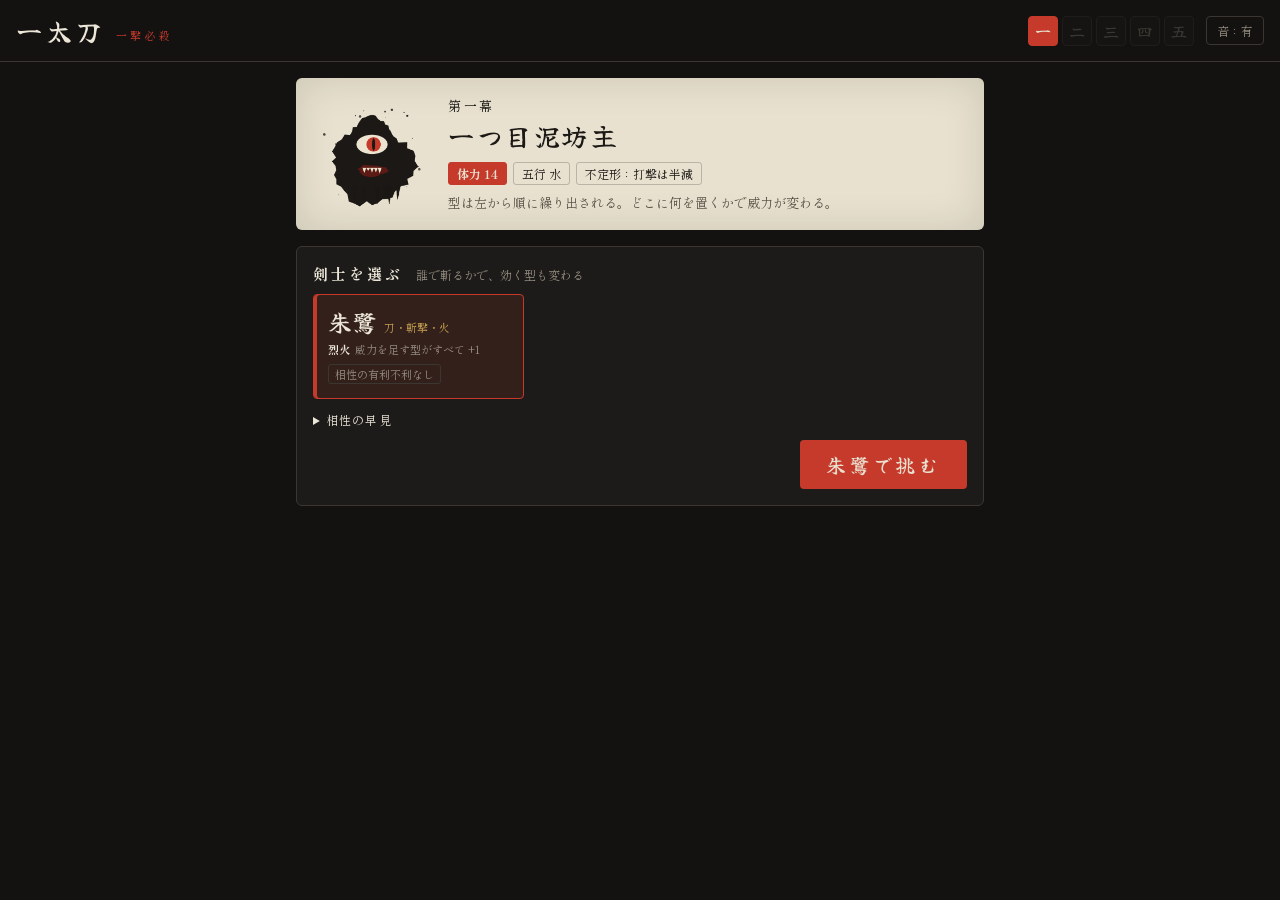
==== commit 1a0987ff: "Add swordsman select screen; hide perfect, trials and locked swordsmen until discovered Co-Authored-" ====
--- a/index.html
+++ b/index.html
@@ -12,55 +12,75 @@
   <h1>一太刀</h1>
   <nav id="stage-nav" aria-label="幕"></nav>
   <div class="header-tools">
-    <button id="trials-btn" class="ghost small" type="button"></button>
+    <button id="trials-btn" class="ghost small" type="button" hidden></button>
     <button id="mute-btn" class="ghost small" type="button"></button>
   </div>
 </header>
 
 <main>
-  <section id="enemy-area">
-    <div id="enemy-name"></div>
-    <div id="enemy-stage">
-      <canvas id="enso" width="440" height="440" aria-hidden="true"></canvas>
-      <div id="enemy-sprite"><span class="half a"></span><span class="half b"></span></div>
-      <div id="enemy-cut" aria-hidden="true"></div>
-      <div id="damage-pop" aria-live="polite"></div>
-      <div id="ink-burst" aria-hidden="true"></div>
-      <div id="stamp"></div>
-    </div>
-    <div id="enemy-stats"></div>
-    <div id="hint"></div>
-  </section>
+  <div id="select-view" class="view">
+    <section id="select-area">
+      <div class="versus">
+        <img id="vs-portrait" alt="">
+        <div class="versus-text">
+          <div id="vs-name"></div>
+          <div id="vs-stats"></div>
+          <p id="vs-hint"></p>
+        </div>
+      </div>
+    </section>
+    <section id="chars-area">
+      <h2>剣士を選ぶ <span class="sub">誰で斬るかで、効く型も変わる</span></h2>
+      <div id="chars"></div>
+      <details id="help">
+        <summary>相性の早見</summary>
+        <div class="help-body">
+          <p><b>計算の順</b>　威力 → 物理と体質 → 五行 → 装甲 → 体力と比べる</p>
+          <p><b>五行・相剋（克つ＝会心×3）</b>　水→火→金→木→土→水</p>
+          <p><b>五行・相生（生む＝吸収されて0）</b>　木→火→土→金→水→木</p>
+          <p><b>同じ五行</b>は半減。攻撃の五行は剣士の生まれ持ちで、「炎刃」「岩砕」を置くと変わる（後に置いたものが勝つ）。</p>
+          <p><b>物理</b>は剣士の武器で決まる。斬撃・打撃・刺突・巫術。「峰打ち」で打撃に変えられる。</p>
+        </div>
+      </details>
+      <div class="actions"><button id="go-btn" type="button"></button></div>
+    </section>
+  </div>
 
-  <section id="chars-area">
-    <h2>剣士 <span class="sub">誰で斬るかで、効く型も変わる</span></h2>
-    <div id="chars"></div>
-    <details id="help">
-      <summary>相性の早見</summary>
-      <div class="help-body">
-        <p><b>計算の順</b>　威力 → 物理と体質 → 五行 → 装甲 → 体力と比べる</p>
-        <p><b>五行・相剋（克つ＝会心×3）</b>　水→火→金→木→土→水</p>
-        <p><b>五行・相生（生む＝吸収されて0）</b>　木→火→土→金→水→木</p>
-        <p><b>同じ五行</b>は半減。攻撃の五行は剣士の生まれ持ちで、「炎刃」「岩砕」を置くと変わる（後に置いたものが勝つ）。</p>
-        <p><b>物理</b>は剣士の武器で決まる。斬撃・打撃・刺突・巫術。「峰打ち」で打撃に変えられる。</p>
+  <div id="battle-view" class="view" hidden>
+    <section id="enemy-area">
+      <div id="enemy-name"></div>
+      <div id="enemy-stage">
+        <canvas id="enso" width="440" height="440" aria-hidden="true"></canvas>
+        <div id="enemy-sprite"><span class="half a"></span><span class="half b"></span></div>
+        <div id="enemy-cut" aria-hidden="true"></div>
+        <div id="damage-pop" aria-live="polite"></div>
+        <div id="ink-burst" aria-hidden="true"></div>
+        <div id="stamp"></div>
       </div>
-    </details>
-  </section>
+      <div id="enemy-stats"></div>
+      <div id="hint"></div>
+    </section>
 
-  <section id="build-area">
-    <h2>構え <span class="sub">型は左から順に繰り出す／枠に触れると外す</span></h2>
-    <div id="slots"></div>
-    <div id="log"></div>
-    <div class="actions">
-      <button id="reset-btn" class="ghost" type="button">崩す</button>
-      <button id="attack-btn" type="button">抜刀</button>
-    </div>
-  </section>
+    <section id="char-bar">
+      <div id="char-current"></div>
+      <button id="change-char" class="ghost small" type="button">剣士を替える</button>
+    </section>
 
-  <section id="parts-area">
-    <h2>型 <span class="sub">触れると空いた枠へ／各一度まで</span></h2>
-    <div id="parts"></div>
-  </section>
+    <section id="build-area">
+      <h2>構え <span class="sub">型は左から順に繰り出す／枠に触れると外す</span></h2>
+      <div id="slots"></div>
+      <div id="log"></div>
+      <div class="actions">
+        <button id="reset-btn" class="ghost" type="button">崩す</button>
+        <button id="attack-btn" type="button">抜刀</button>
+      </div>
+    </section>
+
+    <section id="parts-area">
+      <h2>型 <span class="sub">触れると空いた枠へ／各一度まで</span></h2>
+      <div id="parts"></div>
+    </section>
+  </div>
 </main>
 
 <div id="cutin" hidden>
@@ -79,7 +99,7 @@
 <div id="trials-modal" class="sheet" hidden>
   <div class="modal-box">
     <div class="sheet-title">試練帳</div>
-    <p class="sheet-note">特定の条件で「極」を取ると、新たな剣士や秘伝が手に入る。</p>
+    <p class="sheet-note">これまでに果たした試練</p>
     <ul id="trials-list"></ul>
     <button id="trials-close" type="button" class="ghost">閉じる</button>
   </div>
--- a/src/style.css
+++ b/src/style.css
@@ -252,18 +252,37 @@
 #modal.perfect #modal-title { color: var(--shu); font-size: 64px; line-height: 1.1; }
 .gold-line { color: #8a6418; font-weight: bold; letter-spacing: .2em; }
 
+/* ── 選択画面と戦いの画面 ── */
+.view { display: grid; gap: 16px; }
+.versus { display: grid; grid-template-columns: 120px 1fr; gap: 16px; align-items: center; }
+#select-area { background: var(--washi); color: var(--ink); border: 0; box-shadow: inset 0 0 40px #0000001f; }
+#vs-portrait { width: 120px; height: 120px; display: block; }
+#vs-name { font-size: 13px; letter-spacing: .2em; }
+#vs-name b { display: block; font-family: var(--brush); font-weight: 400; font-size: 26px; letter-spacing: .1em; margin-top: 2px; }
+#vs-stats { display: flex; flex-wrap: wrap; gap: 6px; margin-top: 8px; }
+#vs-hint { margin: 8px 0 0; font-size: 13px; color: #5a5348; }
+@media (max-width: 420px) { .versus { grid-template-columns: 88px 1fr; gap: 12px; } #vs-portrait { width: 88px; height: 88px; } }
+#go-btn {
+  background: var(--shu); color: var(--washi); border: 0; border-radius: 4px; padding: 10px 26px;
+  font-family: var(--brush); font-size: 20px; letter-spacing: .15em; cursor: pointer;
+}
+#char-bar { display: flex; align-items: center; gap: 12px; padding-block: 10px; }
+#char-current { display: grid; gap: 2px; flex: 1; min-width: 0; }
+.reveal { margin: 12px 0 0; padding: 8px 10px; border-top: 1px solid #00000022; border-bottom: 1px solid #00000022; color: var(--ink); font-size: 13px; }
+
 /* ── 剣士 ── */
-#chars { display: grid; grid-template-columns: repeat(auto-fill, minmax(150px, 1fr)); gap: 8px; }
+#chars { display: grid; grid-template-columns: repeat(auto-fill, minmax(180px, 1fr)); gap: 10px; }
 .char {
-  text-align: left; display: grid; gap: 4px; align-content: start; padding: 10px; border-radius: 4px;
+  text-align: left; display: grid; gap: 6px; align-content: start; padding: 14px; border-radius: 4px;
   border: 1px solid var(--line); background: #25221f; color: var(--text); cursor: pointer; min-width: 0;
 }
 .char:hover:not(:disabled) { border-color: var(--kin); }
 .char.selected { border-color: var(--shu); background: #34201b; box-shadow: inset 3px 0 0 var(--shu); }
-.char.locked { opacity: .45; cursor: default; border-style: dashed; }
 .char-head { display: flex; align-items: baseline; gap: 8px; flex-wrap: wrap; }
-.char-name { font-family: var(--brush); font-size: 20px; line-height: 1.1; }
+.char-name { font-family: var(--brush); font-size: 24px; line-height: 1.1; }
+#char-current .char-name { font-size: 20px; }
 .char-weapon { font-size: 11px; color: var(--kin); }
+.char .new-mark { color: var(--kin); font-size: 11px; }
 .char-trait { font-size: 11px; color: var(--muted); line-height: 1.5; }
 .char-trait b { color: var(--text); font-weight: bold; margin-right: 2px; }
 .char-mu { display: flex; flex-wrap: wrap; gap: 4px; }
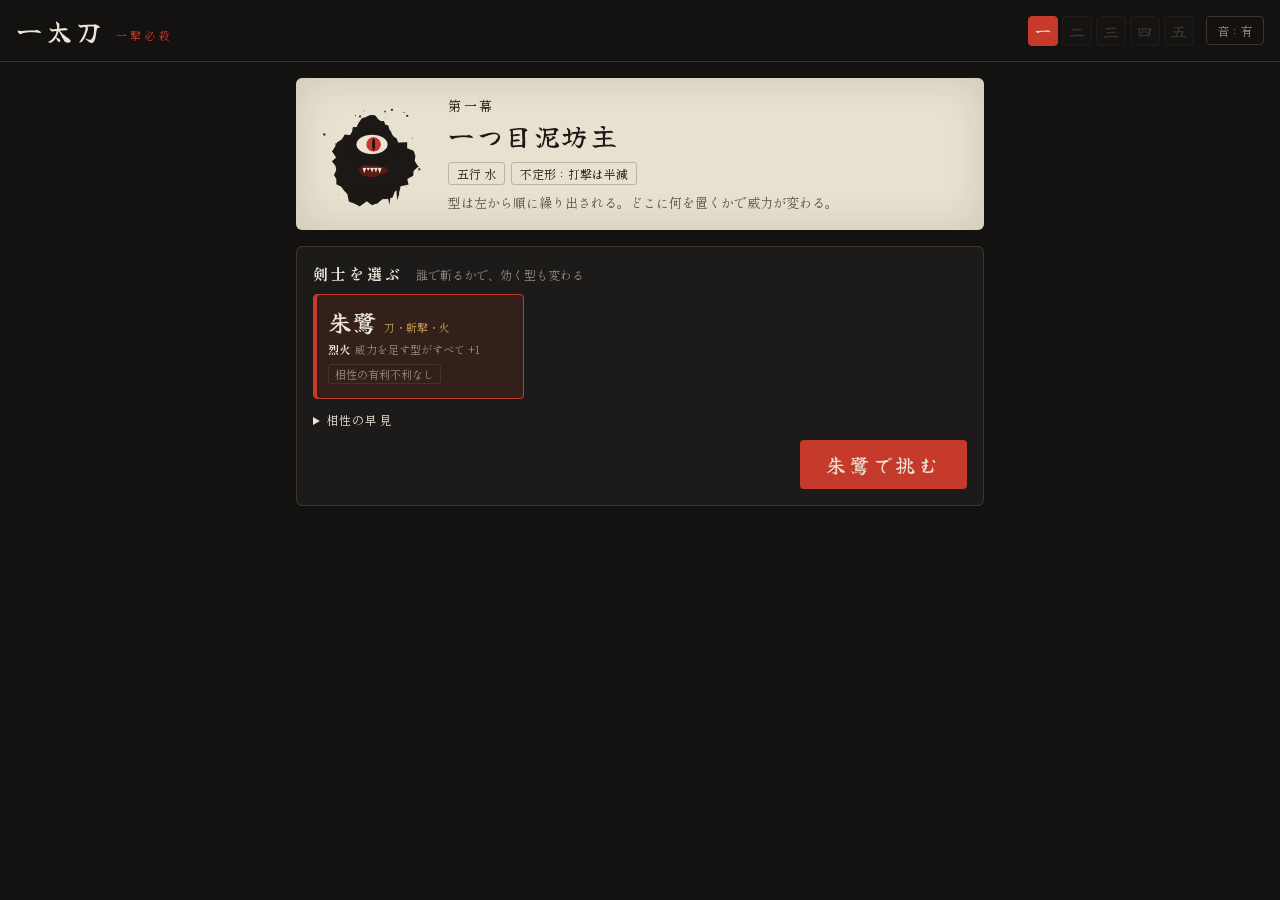
==== commit 37130c6f: "Hide enemy HP and armor; give vague in-character feedback instead of numbers Co-Authored-By: Claude " ====
--- a/index.html
+++ b/index.html
@@ -35,7 +35,7 @@
       <details id="help">
         <summary>相性の早見</summary>
         <div class="help-body">
-          <p><b>計算の順</b>　威力 → 物理と体質 → 五行 → 装甲 → 体力と比べる</p>
+          <p><b>斬れる順</b>　型の威力 → 物理と体質 → 五行 → 敵の守り</p>
           <p><b>五行・相剋（克つ＝会心×3）</b>　水→火→金→木→土→水</p>
           <p><b>五行・相生（生む＝吸収されて0）</b>　木→火→土→金→水→木</p>
           <p><b>同じ五行</b>は半減。攻撃の五行は剣士の生まれ持ちで、「炎刃」「岩砕」を置くと変わる（後に置いたものが勝つ）。</p>
@@ -116,6 +116,7 @@
 <script src="src/logic.js"></script>
 <script src="src/sound.js"></script>
 <script src="src/monster.js"></script>
+<script src="src/voice.js"></script>
 <script src="src/main.js"></script>
 </body>
 </html>
--- a/src/style.css
+++ b/src/style.css
@@ -313,3 +313,11 @@
 #trials-close { display: block; margin: 0 auto; color: #4d473e; border-color: #00000033; }
 #modal-body .unlock.trial { border-color: var(--kin); background: #f3e7c4; }
 #modal-body .unlock small { display: block; }
+
+/* ── 剣士の手応え ── */
+.voice { color: var(--text); font-size: 14px; line-height: 1.7; }
+.voice b { font-family: var(--brush); font-weight: 400; font-size: 17px; margin-right: 4px; }
+.voice.v-lose b { color: #e0806f; }
+.voice.v-win b { color: var(--kin); }
+.feel { margin-top: 2px; font-size: 12px; color: var(--muted); letter-spacing: .05em; }
+.modal-voice { margin: 8px 0 4px; color: var(--ink); font-size: 14px; }
